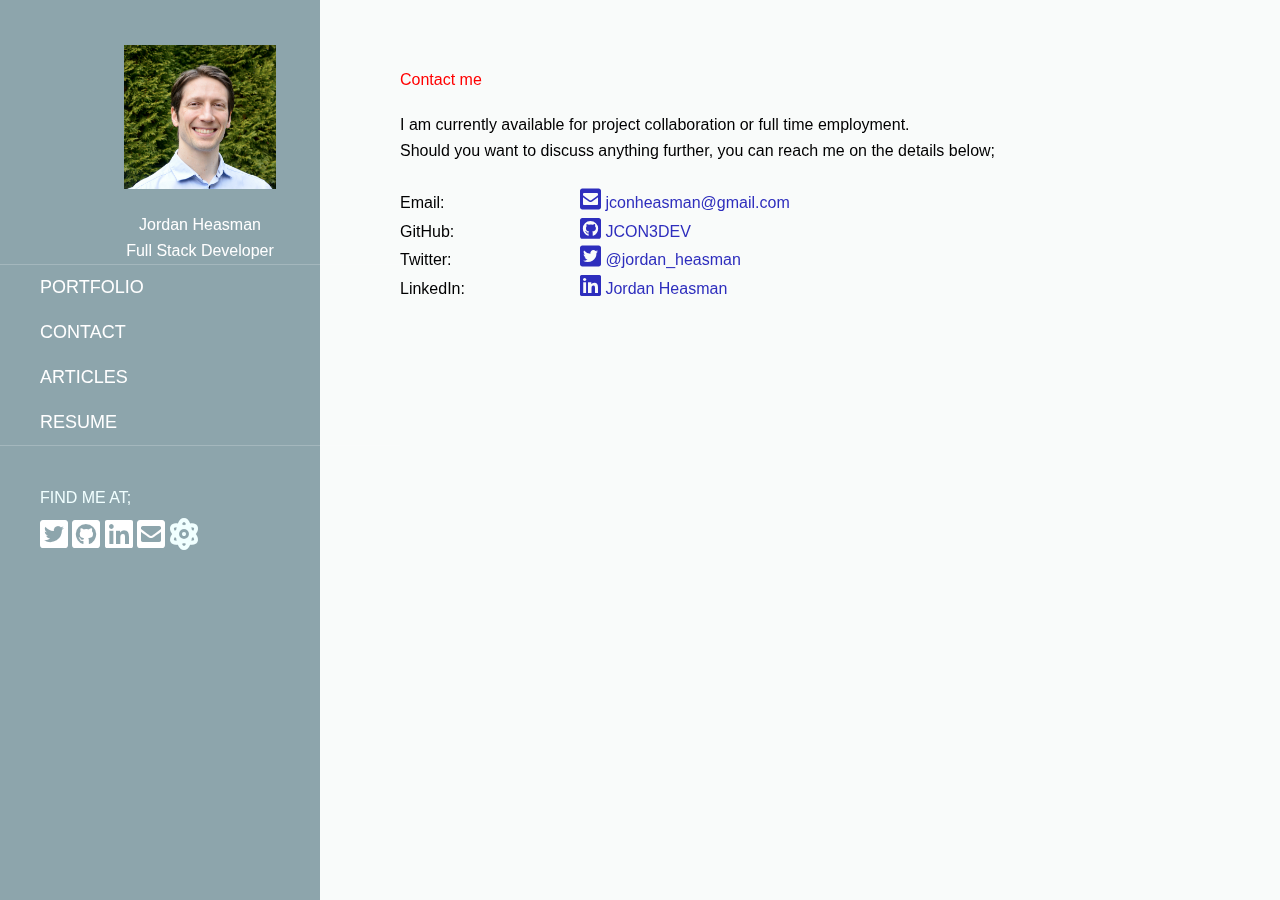
==== contact.html @ d0f558d9 "person class div added to contact and portfolio pages." ====
<!DOCTYPE html>
<html>
  <head>
      <!-- Required meta tags -->
      <meta charset="utf-8">
      <meta name="viewport" content="width=device-width, initial-scale=1, shrink-to-fit=no">
      <link rel="icon" type="image/x-icon" href="./resources/images/favicon.png">

      <!-- Below imports the font awesome icons -->
      <link href="https://cdnjs.cloudflare.com/ajax/libs/font-awesome/5.15.1/css/all.min.css" rel="stylesheet">
      
      <!-- reset CSS -->
      <link rel="stylesheet" href="./resources/reset.css" type="text/css">
      
      <!-- Bootstrap CSS -->
      <link rel="stylesheet" href="https://cdn.jsdelivr.net/npm/bootstrap@4.5.3/dist/css/bootstrap.min.css"
        integrity="sha384-TX8t27EcRE3e/ihU7zmQxVncDAy5uIKz4rEkgIXeMed4M0jlfIDPvg6uqKI2xXr2" crossorigin="anonymous">
      
      <!-- personal stylesheet -->
      <link rel="stylesheet" href="./resources/style.css">
      
      <title>JCON3DEV Contact</title>
  </head>

  <body class="parent-contact">
    <div class="continer-lg wrapper">
      <aside class="site-sidebar">
        <div class="site-sidebar-inner h-card">
          <div class="person">
            <a href="index.html" >
              <div class="person-avatar person-photo">
                <img class="avatar rounded-circle" src="resources/images/headshot.png" alt="Jordan Heasman">
              </div>
              <div class="person-content">
                <h1>Jordan Heasman</h1>
                <h2>Full Stack Developer</h2>
              </div>
            </a>
          </div>

          <nav class="block main-navigation">

            <div class="main-navigation-extended">
              <div class="nav-extend-bar">
                <div class="social-icons">
                  <span><a href="https://twitter.com/jordan_heasman?p=s"><i class="fab fa-twitter-square button-icon"
                        style="font-size:2rem;"></i></a></span>
                  <span><a href="https://github.com/jcon3dev"><i class="fab fa-github-square button-icon"></i></a></span>
                  <span><a href="https://www.linkedin.com/in/jordan-heasman-5b17911b2/"><i
                        class="fab fa-linkedin button-icon"></i></a></span>
                  <span><a href="mailto:jconheasman@gmail.com"><i class="fas fa-envelope-square button-icon"></i></a></span>
                  <span><i class="fas fa-atom button-icon"></i></span>
                </div>
                <a href="#" class="hamburger">
                  <span><i class="fas fa-bars"></i></span>
                </a>
              </div>

              <div class="dropdown-nav">
                <ul>
                  <li><a href="portfolio.html">Portfolio</a></li>
                  <li><a href="contact.html">Contact</a></li>
                  <li><a href="https://medium.com/@jconheasman" target="_blank">Articles</a></li>
                  <li><a href="https://resume.creddle.io/resume/dv7575bvyb8" target="_blank">Resume</a></li>
                </ul>
              </div>
            </div> <!-- End of main-navigation-extended -->
          </nav>
          <div class="block block-social">
            <div class="block-title">Find me at;</div>
            <span><a href="https://twitter.com/jordan_heasman?p=s"><i class="fab fa-twitter-square button-icon"
                  style="font-size:2rem;"></i></a></span>
            <span><a href="https://github.com/jcon3dev"><i class="fab fa-github-square button-icon"></i></a></span>
            <span><a href="https://www.linkedin.com/in/jordan-heasman-5b17911b2/"><i
                  class="fab fa-linkedin button-icon"></i></a></span>
            <span><a href="mailto:jconheasman@gmail.com"><i class="fas fa-envelope-square button-icon"></i></a></span>
            <span><i class="fas fa-atom button-icon"></i></span>            
          </div>
  
        </div>
  
      </aside>
      <div class="site-main">
        <div class="site-main-inner contact-site-main-inner">
          <div class="main-contact">
            
            <div class="main-contact-wrapper">
              <h1 class="page-title">Contact me</h1>
              <p class="">I am currently available for project collaboration or full time employment.
                <br/>
                Should you want to discuss anything further, you can reach me on the details below;
              </p>

            </div>

            <div class="contact-details">
              <ul>
                <li><p class="spacer">Email: </p><a href="mailto:jconheasman@gmail.com"><i class="fas fa-envelope-square button-icon"></i> jconheasman@gmail.com</a></li>
                <li><p class="spacer">GitHub: </p><a href="https://github.com/jcon3dev"><i class="fab fa-github-square button-icon"></i> JCON3DEV</a></li>
                <li><p class="spacer">Twitter: </p><a href="https://twitter.com/jordan_heasman?p=s"><i class="fab fa-twitter-square button-icon"></i> @jordan_heasman</a> </li>
                <li><p class="spacer">LinkedIn: </p><a href="https://www.linkedin.com/in/jordan-heasman-5b17911b2/"><i class="fab fa-linkedin button-icon"></i> Jordan Heasman</a></li>
              </ul>
            </div>
          </div> <!-- end of main-contact -->
        </div>
      </div>
    </div>
    <!-- jQuery and Bootstrap Bundle (includes Popper) -->
    <script src="https://code.jquery.com/jquery-3.5.1.slim.min.js"
      integrity="sha384-DfXdz2htPH0lsSSs5nCTpuj/zy4C+OGpamoFVy38MVBnE+IbbVYUew+OrCXaRkfj"
      crossorigin="anonymous"></script>
    <script src="https://cdn.jsdelivr.net/npm/bootstrap@4.5.3/dist/js/bootstrap.bundle.min.js"
      integrity="sha384-ho+j7jyWK8fNQe+A12Hb8AhRq26LrZ/JpcUGGOn+Y7RsweNrtN/tE3MoK7ZeZDyx"
      crossorigin="anonymous"></script>
  
  </body>
  
  </html>
---- resources/style.css ----
/*universal styles*/
body{
  /* need general colour */
  background-color: rgba(251, 251, 251, 0.897);
  font: 16px/1.6 Roboto,Helvetica,sans-serif;
  font-weight:300;
}

/* experimenting with colour */
a {
  text-decoration: none !important;
  color: #FFFFFF;
}

.wrapper::before {
  content: "";
  /* display: block; */
  width: 100%;
  height: 100%;
  /* experimenting here */
  background-color: #ADEFD1FF;
  /* below is orriginal choice */
  /* background-color: rgb(125, 228, 228); */
  position: absolute;
  top: 0%;
  left: 0%;
  /* opacity: 1;
  z-index: 0; */
  mix-blend-mode: color; /*difference; - another really cool effect*/
}
.wrapper > * {
  position: relative;
  z-index: 1;
  color: azure;
}
.wrapper {
  /* option to move background image fropm here to .site-sidebar */
  position: relative;
  background-image: url('https://images.unsplash.com/photo-1545469044-68715f789051?ixlib=rb-1.2.1&ixid=eyJhcHBfaWQiOjEyMDd9&auto=format&fit=crop&w=1950&q=80');
  background-size: cover;
  background-repeat: no-repeat;
  text-align: center;
  height: 100vh;
}

.home-heading{
  font-size: 3rem;
  font-weight: 600;
}

.home-subheading strong {
  font-weight: bold;
}

article {
  height: 100vh;
  /* background-image: url('https://images.unsplash.com/photo-1604644799578-2ff290e38029?ixid=MXwxMjA3fDB8MHxwaG90by1wYWdlfHx8fGVufDB8fHw%3D&ixlib=rb-1.2.1&auto=format&fit=crop&w=1950&q=80'); */
  background-color: rgb(216, 248, 248);
}

/*bootstrap styles */

/* Navbar styles */
.site-main::before{
  position: fixed;
  top:0;
  left:0;
  display: block;
  content:"";
  /* background-image: ; */
  background:url('resources/images/vancouverReflection.jpg') top center cover;
  width:25%;
}

.site-main {
  margin-left: 25%;
}

.site-main-inner{  
  /* padding: 40px 45px;
  text-align: left;
  margin: 0;
  background-color: crimson; */
  /* position: absolute;
  width: 100%; */
  /* playing */
  position: fixed;
  top: 0;
  bottom: 0;
  right: 0;
  z-index: 1;
  background-color: rgba(251, 251, 251, 0.897);
  /* opacity: 1; */
  width: 75%;
}
.landing-main-inner {
  position: fixed;
  top: 0;
  bottom: 0;
  right: 0;
  z-index: 1;
  /* beleive below not needed; */
  /* opacity: 0.5; */
  width: 75%;
}

.home-buttons {
  margin-top: 6rem;
}

.home-section .home-buttons .button-outline {
  display: inline-block;
  margin-top: 1.5rem;
  padding: .4rem .4rem;
  border: 1px solid white;
  font-size: 1.5rem;
  text-transform: uppercase;
}

.site-sidebar >* {
  /* option to place background image here instead of wrapper */
  position: fixed;
  top: 0;
  bottom: 0;
  left: 0;
  z-index: 10;
  width: 25%;
}

.site-sidebar::before {
  content: " ";
  position: fixed;
  top: 0;
  bottom: 0;
  left: 0;
  width:25%;
  opacity: 0.4;
  background-color: #00203FFF;
}

.site-sidebar-inner {
  padding: 45px 40px;
  height: 100%;
  z-index: 2;
  opacity: 1;
}

/* .site-sidebar-inner::before {
  opacity: 1;
  background-color: black;
} */

/* contact page specific stylings: */

.main-contact {
  text-align: left;
  width: 100%;
  padding: 4rem 5rem;
  color: black;
  /* same as .portfolio-section */
  /* background-color: #f4f4f4; */
}
li p{
  display: inline-block;
}
.spacer{
  width: 180px;
}
.contact-details {
  margin-top:1.5rem;
  width: 80%;
}
.contact-details a {
  /* colour can be changed */
  color: rgb(46, 46, 189);
}
li .button-icon {
  font-size: 1.5rem;
}

.home-section {
  margin-top: 7rem;
  padding: 4rem 5rem;
}
.avatar {
  max-width: 152px;
  padding-bottom: 1rem;
}

.main-navigation, .block-title {
  padding-top: 2rem;
  text-align: left;
  text-transform: uppercase;
  line-height: 2.5em;
}

.home-section-inner {
  text-align: left;
  text-shadow: 1px 1px 2px black;
}

.block-social {
  text-align: left;
}

/* poss name change for hamburger */
.button-icon, .hamburger i {
  font-size: 2rem;
}
.page-title{
  color: red;
  line-height: 2rem;
  margin-bottom: 1rem;
}

.tab {
  display: inline-block;
  margin-left: 120px;
}

/* portfolio page styles */

/* .portfolio-section {
  max-width: 1400px;
  height: 100%;
  padding: 4rem 5rem;
  line-height: 1.5;
  color: black; */
  /* Amend below. Temporary sizing; */
  /* font-size: 20px; */
  /* below blocks out the background image dont want to keep. */
  /* same as .main-contact section */
  /* background-color: #f4f4f4; */

  /* Troubleshootijng sml screeen responsiveness */
  /* overflow: scroll; */
/* } */

.portfolio-buttons a, .timeline a {
  /* temporary adjust later */
  color: rgb(131, 144, 144);
}

.timeline {
  margin-left: -80px;
  margin-top:1rem;
}

.timeline>ul, .timeline>ul>li {
  margin: 0;
  padding: 0;
  /* double check this; */
  list-style: none;
}

.timeline_element {
  position: relative;
  overflow: hidden;
}

.timeline_element-content {
  border-top: 1px solid black;
  padding: 2rem 0;
  margin-left: 180px;
  margin-right: 0.5rem;
  overflow: hidden;
}

.timeline_element-date {
  position: absolute;
  top: 0;
  left: 0;
  bottom: 0;
  /* should this be fixed or relative? eg 10rem */
  width: 160px;
  /* below was for positioning troubleshooting */
  /* background-color: cadetblue; */
  padding: 2rem 1rem;
  text-align: right;
  font-style: italic;
  line-height: 2rem;
  border-right: 1px solid rgb(5, 5, 5);
}

.portfolio-timeline .project-text {
    width: 50%;
    float: left;
}

.portfolio-timeline .project-image {
  padding-left: 2rem;
  width: 50%;
  float: left;
  text-align: center;
  max-width: 350px;
}

.portfolio-timeline .project-image img, .portfolio-timeline .project-image video {
  width: 100%;
  max-height: 500px;
}

.page-title h2, .technologies-title {
  margin-top:.5rem;
}

/* footer styles */

/* Extra small devices (portrait phones, less than 576px)*/
/* No media query for `xs` since this is the default in Bootstrap*/

/* Small devices (landscape phones, 576px and up)*/
@media (min-width: 576px) { ... }

/* Medium devices (tablets, 768px and up)*/
@media only screen and (min-width: 768px) { ... }
  
/* Large devices (desktops, 949px and below)*/
@media only screen and (max-width: 950px) { 
  .sml-screen-portfolio-section{
    padding: 1.5rem 1.5rem;
    margin: 0 auto;
  }

  .site-sidebar::before {
    position: absolute;
    top: 0;
    left: 0;
    bottom: 0;

  }
  .site-sidebar {
    display: block;
    top: auto;
    bottom: auto;
    left:auto;
    right:auto;
    position: relative;
    width: auto;
    opacity: 1;    
  }
  .site-sidebar-inner {
    padding: 0 40px;
    padding-top: 2rem; /*approx 30px*/
  }
  .site-main {
    margin:0;
  }
  .contact-site-main-inner{
    position: relative;
    padding: 2rem 1.5rem;
    margin: 0 auto;
    width: 100%;
  }

  .portfolio-site-main-inner {
    position: relative;
    width: 100%;
    background-color: rgba(251, 251, 251, 0.897);
  }

  .portfolio-timeline .project-text {
    width: auto;
    float: none;
  }

  /* THis one; */
  .main-navigation {
    text-align: right;
    display: block;
    /* border-top: 1px solid white; */
    /* border-bottom: 1px solid azure; */
    border: 1px solid rgba(255,255,255,.2);
    border-width: 1px 0;
    font-size: 14px;
    /* text-transform: uppercase; */
    line-height: 50px;
    margin: 1.5rem -1rem;
  } 

  .main-navigation .nav-extend-bar .social-icons {    
    float: left;
  }

  /* probable name change below */
  .hamburger {
    width: 50%;
  }
  .block-social {
    display: none;
  }
  .main-contact {
    padding: 0;
  }
  .person, .contact-details{
    width: 100%;
    display: none;
  }
  .spacer{
    width: 120px;
  }
  .main-navigation .nav-extend-bar a {
    display: inline-block;
  }
}

/* Extra large devices (large desktops, 950px and up)*/
@media only screen and (min-width: 950px) {
  .nav-extend-bar {
    display: none;
  }
  .main-navigation, .nav-extend-bar {
    font-size: 18px;
    border: 1px solid rgba(255,255,255,.2);
    border-width: 1px 0;
    padding: 0 40px;
    /* display: none; */
    border-width: 1px 0;
    margin: 0 -40px;
  }
  /* below is unnecissary as it will not display above 950px screen */
  /* .social-icons, .hamburger{
    width: 50%;
    float: left;
  }
  .hamburger{
    align-items: ;
  } */

  .portfolio-section {
  max-width: 1400px;
  height: 100%;
  padding: 3.5rem 4rem;
  line-height: 1.5;
  color: black;
  /* Amend below. Temporary sizing; */
  font-size: 20px;
  /* below blocks out the background image dont want to keep. */
  /* same as .main-contact section */
  /* background-color: #f4f4f4; */

  /* Troubleshootijng sml screeen responsiveness */
  /* overflow: scroll; */
}
}
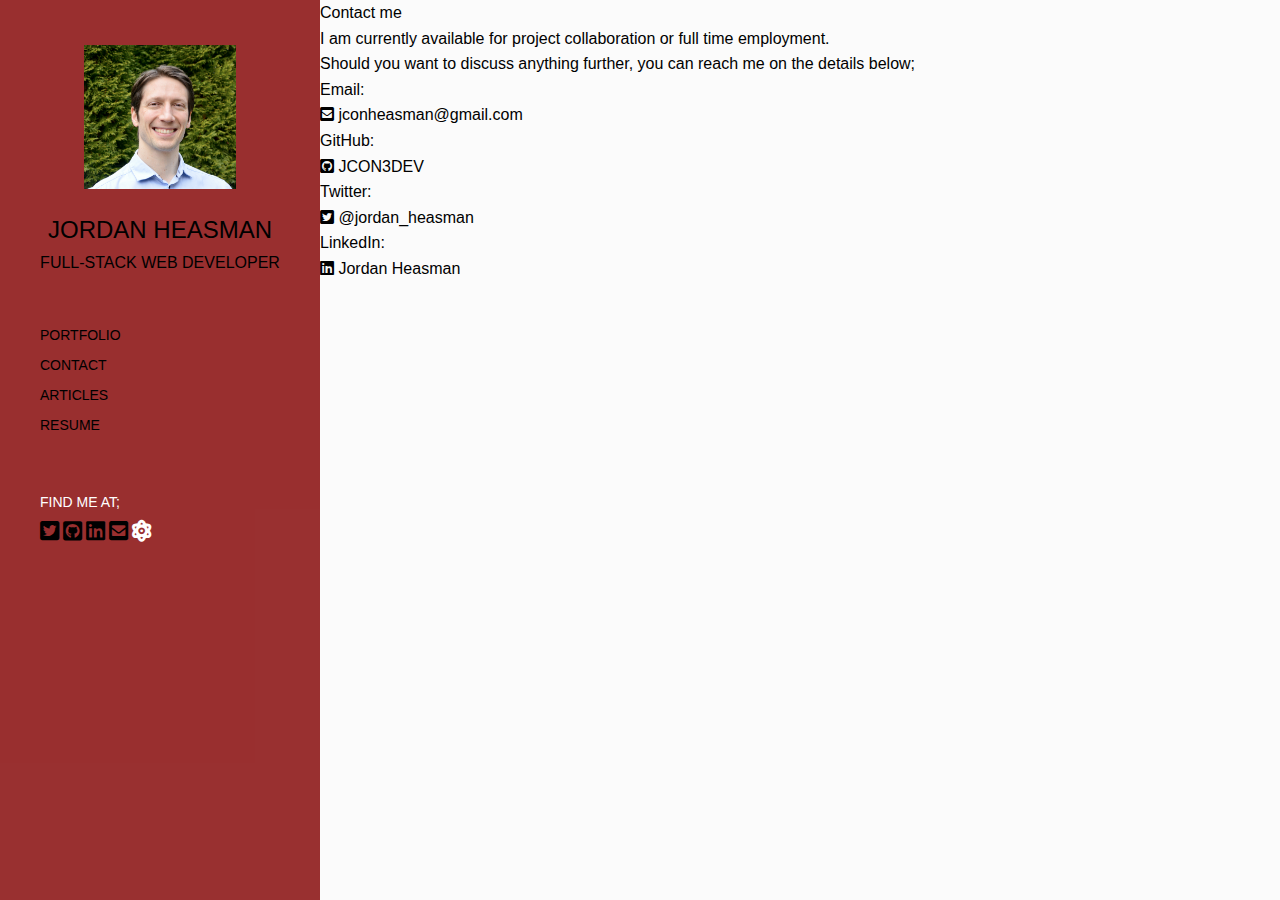
==== commit 000c457c: "updated stylings. corrected favicon sizes" ====
--- a/contact.html
+++ b/contact.html
@@ -25,15 +25,15 @@
   <body class="parent-contact">
     <div class="continer-lg wrapper">
       <aside class="site-sidebar">
-        <div class="site-sidebar-inner h-card">
+        <div class="site-sidebar-inner">
           <div class="person">
             <a href="index.html" >
               <div class="person-avatar person-photo">
                 <img class="avatar rounded-circle" src="resources/images/headshot.png" alt="Jordan Heasman">
               </div>
               <div class="person-content">
-                <h1>Jordan Heasman</h1>
-                <h2>Full Stack Developer</h2>
+                <h1 class="person-title">Jordan Heasman</h1>
+                <h2 class="person-subtitle">Full-Stack Web Developer</h2>
               </div>
             </a>
           </div>
@@ -43,8 +43,7 @@
             <div class="main-navigation-extended">
               <div class="nav-extend-bar">
                 <div class="social-icons">
-                  <span><a href="https://twitter.com/jordan_heasman?p=s"><i class="fab fa-twitter-square button-icon"
-                        style="font-size:2rem;"></i></a></span>
+                  <span><a href="https://twitter.com/jordan_heasman?p=s"><i class="fab fa-twitter-square button-icon"></i></a></span>
                   <span><a href="https://github.com/jcon3dev"><i class="fab fa-github-square button-icon"></i></a></span>
                   <span><a href="https://www.linkedin.com/in/jordan-heasman-5b17911b2/"><i
                         class="fab fa-linkedin button-icon"></i></a></span>
@@ -68,8 +67,7 @@
           </nav>
           <div class="block block-social">
             <div class="block-title">Find me at;</div>
-            <span><a href="https://twitter.com/jordan_heasman?p=s"><i class="fab fa-twitter-square button-icon"
-                  style="font-size:2rem;"></i></a></span>
+            <span><a href="https://twitter.com/jordan_heasman?p=s"><i class="fab fa-twitter-square button-icon"></i></a></span>
             <span><a href="https://github.com/jcon3dev"><i class="fab fa-github-square button-icon"></i></a></span>
             <span><a href="https://www.linkedin.com/in/jordan-heasman-5b17911b2/"><i
                   class="fab fa-linkedin button-icon"></i></a></span>
@@ -112,6 +110,7 @@
     <script src="https://cdn.jsdelivr.net/npm/bootstrap@4.5.3/dist/js/bootstrap.bundle.min.js"
       integrity="sha384-ho+j7jyWK8fNQe+A12Hb8AhRq26LrZ/JpcUGGOn+Y7RsweNrtN/tE3MoK7ZeZDyx"
       crossorigin="anonymous"></script>
+    <script src="./resources/main.js"></script>
   
   </body>
   
--- a/resources/style.css
+++ b/resources/style.css
@@ -1,4 +1,4 @@
-/*universal styles*/
+/* Universal styles */
 body{
   /* need general colour */
   background-color: rgba(251, 251, 251, 0.897);
@@ -6,366 +6,174 @@
   font-weight:300;
 }
 
-/* experimenting with colour */
 a {
   text-decoration: none !important;
-  color: #FFFFFF;
-}
-
-.wrapper::before {
-  content: "";
-  /* display: block; */
-  width: 100%;
+  /* experimenting with colour */
+  /* color: #FFFFFF; */
+  color: black;
+}
+
+.site-sidebar {
+  top: 0;
+  bottom: 0;
+  left: 0;
+  position: fixed;
+  z-index: 2;
+  width: 25%;
+  font-size: 14px;
+  color: #fff;
+  text-align: left;
+  background-color: rgba(145,13,13,.8);
+}
+
+.site-sidebar .person {
+  text-align: center;
+}
+
+.site-sidebar .site-sidebar-inner {
+  /* padding: 45px 40px; */
+  position: relative;
   height: 100%;
-  /* experimenting here */
-  background-color: #ADEFD1FF;
-  /* below is orriginal choice */
-  /* background-color: rgb(125, 228, 228); */
-  position: absolute;
-  top: 0%;
-  left: 0%;
-  /* opacity: 1;
-  z-index: 0; */
-  mix-blend-mode: color; /*difference; - another really cool effect*/
-}
-.wrapper > * {
-  position: relative;
-  z-index: 1;
-  color: azure;
-}
-.wrapper {
-  /* option to move background image fropm here to .site-sidebar */
-  position: relative;
-  background-image: url('https://images.unsplash.com/photo-1545469044-68715f789051?ixlib=rb-1.2.1&ixid=eyJhcHBfaWQiOjEyMDd9&auto=format&fit=crop&w=1950&q=80');
-  background-size: cover;
-  background-repeat: no-repeat;
-  text-align: center;
-  height: 100vh;
-}
-
-.home-heading{
-  font-size: 3rem;
-  font-weight: 600;
-}
-
-.home-subheading strong {
-  font-weight: bold;
-}
-
-article {
-  height: 100vh;
-  /* background-image: url('https://images.unsplash.com/photo-1604644799578-2ff290e38029?ixid=MXwxMjA3fDB8MHxwaG90by1wYWdlfHx8fGVufDB8fHw%3D&ixlib=rb-1.2.1&auto=format&fit=crop&w=1950&q=80'); */
-  background-color: rgb(216, 248, 248);
-}
-
-/*bootstrap styles */
-
-/* Navbar styles */
-.site-main::before{
-  position: fixed;
-  top:0;
-  left:0;
-  display: block;
-  content:"";
-  /* background-image: ; */
-  background:url('resources/images/vancouverReflection.jpg') top center cover;
-  width:25%;
+  overflow-y: auto;
+  /* -webkit-overflow-scrolling: touch;
+  -ms-overflow-style: -ms-autohiding-scrollbar; */
 }
 
 .site-main {
   margin-left: 25%;
 }
-
-.site-main-inner{  
-  /* padding: 40px 45px;
-  text-align: left;
-  margin: 0;
-  background-color: crimson; */
-  /* position: absolute;
-  width: 100%; */
-  /* playing */
-  position: fixed;
-  top: 0;
-  bottom: 0;
-  right: 0;
-  z-index: 1;
-  background-color: rgba(251, 251, 251, 0.897);
-  /* opacity: 1; */
-  width: 75%;
-}
-.landing-main-inner {
-  position: fixed;
-  top: 0;
-  bottom: 0;
-  right: 0;
-  z-index: 1;
-  /* beleive below not needed; */
-  /* opacity: 0.5; */
-  width: 75%;
-}
-
-.home-buttons {
-  margin-top: 6rem;
-}
-
-.home-section .home-buttons .button-outline {
-  display: inline-block;
-  margin-top: 1.5rem;
-  padding: .4rem .4rem;
-  border: 1px solid white;
-  font-size: 1.5rem;
-  text-transform: uppercase;
-}
-
-.site-sidebar >* {
-  /* option to place background image here instead of wrapper */
+.site-main::before {
+    position: fixed;
+    top: 0;
+    bottom: 0;
+    left: 0;
+    right: auto;
+    content: " ";
+    display: block;
+    width: 25%;
+    background: url('https://images.unsplash.com/photo-1604644799578-2ff290e38029?ixid=MXwxMjA3fDB8MHxwaG90by1wYWdlfHx8fGVufDB8fHw%3D&ixlib=rb-1.2.1&auto=format&fit=crop&w=1950&q=80') top center no-repeat #bababa;
+    background-size: cover;
+}
+
+.home-section {
   position: fixed;
   top: 0;
   bottom: 0;
   left: 0;
-  z-index: 10;
-  width: 25%;
-}
-
-.site-sidebar::before {
-  content: " ";
-  position: fixed;
-  top: 0;
-  bottom: 0;
-  left: 0;
-  width:25%;
-  opacity: 0.4;
-  background-color: #00203FFF;
-}
-
-.site-sidebar-inner {
-  padding: 45px 40px;
-  height: 100%;
-  z-index: 2;
-  opacity: 1;
-}
-
-/* .site-sidebar-inner::before {
-  opacity: 1;
-  background-color: black;
-} */
-
-/* contact page specific stylings: */
-
-.main-contact {
-  text-align: left;
-  width: 100%;
-  padding: 4rem 5rem;
-  color: black;
-  /* same as .portfolio-section */
-  /* background-color: #f4f4f4; */
-}
-li p{
-  display: inline-block;
-}
-.spacer{
-  width: 180px;
-}
-.contact-details {
-  margin-top:1.5rem;
-  width: 80%;
-}
-.contact-details a {
-  /* colour can be changed */
-  color: rgb(46, 46, 189);
-}
-li .button-icon {
-  font-size: 1.5rem;
-}
-
-.home-section {
-  margin-top: 7rem;
-  padding: 4rem 5rem;
-}
+  right: 0;
+  z-index: 1;
+  background: url('https://images.unsplash.com/photo-1545469044-68715f789051?ixlib=rb-1.2.1&ixid=eyJhcHBfaWQiOjEyMDd9&auto=format&fit=crop&w=1950&q=80') top center no-repeat #bababa;
+  background-size: cover;
+  color: #fff;
+  padding-left: 110px;
+  padding-top: 130px;
+  text-shadow: 1px 1px 2px rgba(0,0,0,.6);
+  font-size: 12px;
+}
+
+.home-section .home-section-inner {
+  max-width: 840px;
+  margin-left: 25%;
+}
+
 .avatar {
   max-width: 152px;
   padding-bottom: 1rem;
 }
 
-.main-navigation, .block-title {
-  padding-top: 2rem;
+.portfolio-timeline .project-image img, .portfolio-timeline .project-image video {
+  width: 100%;
+  max-height: 500px;
+}
+
+.main-navigation, .block-title {  
   text-align: left;
   text-transform: uppercase;
   line-height: 2.5em;
 }
-
-.home-section-inner {
-  text-align: left;
-  text-shadow: 1px 1px 2px black;
-}
-
-.block-social {
-  text-align: left;
-}
-
-/* poss name change for hamburger */
-.button-icon, .hamburger i {
-  font-size: 2rem;
-}
-.page-title{
-  color: red;
-  line-height: 2rem;
-  margin-bottom: 1rem;
-}
-
-.tab {
-  display: inline-block;
-  margin-left: 120px;
-}
-
-/* portfolio page styles */
-
-/* .portfolio-section {
-  max-width: 1400px;
-  height: 100%;
-  padding: 4rem 5rem;
-  line-height: 1.5;
-  color: black; */
-  /* Amend below. Temporary sizing; */
-  /* font-size: 20px; */
-  /* below blocks out the background image dont want to keep. */
-  /* same as .main-contact section */
-  /* background-color: #f4f4f4; */
-
-  /* Troubleshootijng sml screeen responsiveness */
-  /* overflow: scroll; */
-/* } */
-
-.portfolio-buttons a, .timeline a {
-  /* temporary adjust later */
-  color: rgb(131, 144, 144);
-}
-
-.timeline {
-  margin-left: -80px;
-  margin-top:1rem;
-}
-
-.timeline>ul, .timeline>ul>li {
-  margin: 0;
-  padding: 0;
-  /* double check this; */
-  list-style: none;
-}
-
-.timeline_element {
+.main-navigation {
+  /* =========== confirm this horz margin========================= */
+  margin: 45px 0px;
+  line-height: 30px;
   position: relative;
-  overflow: hidden;
-}
-
-.timeline_element-content {
-  border-top: 1px solid black;
-  padding: 2rem 0;
-  margin-left: 180px;
-  margin-right: 0.5rem;
-  overflow: hidden;
-}
-
-.timeline_element-date {
-  position: absolute;
-  top: 0;
-  left: 0;
-  bottom: 0;
-  /* should this be fixed or relative? eg 10rem */
-  width: 160px;
-  /* below was for positioning troubleshooting */
-  /* background-color: cadetblue; */
-  padding: 2rem 1rem;
-  text-align: right;
-  font-style: italic;
-  line-height: 2rem;
-  border-right: 1px solid rgb(5, 5, 5);
-}
-
-.portfolio-timeline .project-text {
-    width: 50%;
-    float: left;
-}
-
-.portfolio-timeline .project-image {
-  padding-left: 2rem;
-  width: 50%;
-  float: left;
-  text-align: center;
-  max-width: 350px;
-}
-
-.portfolio-timeline .project-image img, .portfolio-timeline .project-image video {
-  width: 100%;
-  max-height: 500px;
-}
-
-.page-title h2, .technologies-title {
-  margin-top:.5rem;
-}
-
-/* footer styles */
-
-/* Extra small devices (portrait phones, less than 576px)*/
-/* No media query for `xs` since this is the default in Bootstrap*/
-
-/* Small devices (landscape phones, 576px and up)*/
-@media (min-width: 576px) { ... }
-
-/* Medium devices (tablets, 768px and up)*/
-@media only screen and (min-width: 768px) { ... }
-  
+  font-size: 14px;
+}
+.person .person-content .person-title {
+  font-size: 1.5rem;
+  font-weight: 500;
+  text-transform: uppercase;
+}
+.person .person-content .person-subtitle {
+  font-size: 1rem;
+  font-weight: 300;
+  text-transform: uppercase;
+}
+
+.site-sidebar .block-social i {
+  font-size: 22px;
+}
+/* == End of universal == */
+
 /* Large devices (desktops, 949px and below)*/
-@media only screen and (max-width: 950px) { 
-  .sml-screen-portfolio-section{
-    padding: 1.5rem 1.5rem;
-    margin: 0 auto;
-  }
-
-  .site-sidebar::before {
-    position: absolute;
+@media only screen and (max-width: 949px){
+  .parent-home .site-main::before {
+    position: fixed;
     top: 0;
+    bottom: 0;
     left: 0;
-    bottom: 0;
-
+    right: 0;
+    display: block;
+    width: auto;
+    background-position: right top;
+  }
+  .parent-portfolio .site-main::before,
+  .parent-contact .site-main::before {
+    display: none;
+  }
+
+  .site-main {
+    margin-left: 0;
+  }
+
+  .site-main::before {
+    content: "";
+    display: block;
+    background-image: url('https://images.unsplash.com/photo-1604644799578-2ff290e38029?ixid=MXwxMjA3fDB8MHxwaG90by1wYWdlfHx8fGVufDB8fHw%3D&ixlib=rb-1.2.1&auto=format&fit=crop&w=1950&q=80') top center no-repeat;
+    background-size: cover;
+    color: black;
   }
   .site-sidebar {
-    display: block;
     top: auto;
     bottom: auto;
-    left:auto;
-    right:auto;
+    left: auto;
+    right: auto;
     position: relative;
     width: auto;
-    opacity: 1;    
-  }
-  .site-sidebar-inner {
-    padding: 0 40px;
-    padding-top: 2rem; /*approx 30px*/
-  }
-  .site-main {
-    margin:0;
-  }
-  .contact-site-main-inner{
+    /* below keeps the bar flush to the top of screen when in mobile*/
+    /* padding-top: 40px; */
+    padding-bottom: 0;
+  }
+
+  /* below hides the person info on small screens across all pages */
+  .parent-contact .site-sidebar .person,
+  .parent-portfolio .site-sidebar .person,
+  .parent-home .site-sidebar .person {
+    display: none;
+  }
+
+  .home-section {
     position: relative;
-    padding: 2rem 1.5rem;
-    margin: 0 auto;
-    width: 100%;
-  }
-
-  .portfolio-site-main-inner {
-    position: relative;
-    width: 100%;
-    background-color: rgba(251, 251, 251, 0.897);
-  }
-
-  .portfolio-timeline .project-text {
-    width: auto;
-    float: none;
-  }
-
-  /* THis one; */
+    /* below hidess the desktop image on mobile devices */
+    background: 0 0;
+    font-size: 10px;
+    padding: 4rem 2rem;
+  }
+  .home-section .home-section-inner{
+    margin: 0;
+  }
+
   .main-navigation {
+    padding-top: 1rem;
     text-align: right;
     display: block;
     /* border-top: 1px solid white; */
@@ -373,9 +181,11 @@
     border: 1px solid rgba(255,255,255,.2);
     border-width: 1px 0;
     font-size: 14px;
-    /* text-transform: uppercase; */
+    text-transform: uppercase;
     line-height: 50px;
-    margin: 1.5rem -1rem;
+
+    /* THIS MARGIN CAUSES WHITESPACE if .site-sidebar-inner padding top is removed. */
+    margin: 0 1rem;
   } 
 
   .main-navigation .nav-extend-bar .social-icons {    
@@ -389,57 +199,23 @@
   .block-social {
     display: none;
   }
-  .main-contact {
-    padding: 0;
-  }
-  .person, .contact-details{
-    width: 100%;
-    display: none;
-  }
-  .spacer{
-    width: 120px;
-  }
-  .main-navigation .nav-extend-bar a {
-    display: inline-block;
-  }
+
 }
 
 /* Extra large devices (large desktops, 950px and up)*/
-@media only screen and (min-width: 950px) {
-  .nav-extend-bar {
-    display: none;
-  }
-  .main-navigation, .nav-extend-bar {
-    font-size: 18px;
-    border: 1px solid rgba(255,255,255,.2);
-    border-width: 1px 0;
-    padding: 0 40px;
-    /* display: none; */
-    border-width: 1px 0;
-    margin: 0 -40px;
-  }
-  /* below is unnecissary as it will not display above 950px screen */
-  /* .social-icons, .hamburger{
-    width: 50%;
-    float: left;
-  }
-  .hamburger{
-    align-items: ;
-  } */
-
-  .portfolio-section {
-  max-width: 1400px;
-  height: 100%;
-  padding: 3.5rem 4rem;
-  line-height: 1.5;
-  color: black;
-  /* Amend below. Temporary sizing; */
-  font-size: 20px;
-  /* below blocks out the background image dont want to keep. */
-  /* same as .main-contact section */
-  /* background-color: #f4f4f4; */
-
-  /* Troubleshootijng sml screeen responsiveness */
-  /* overflow: scroll; */
-}
+@media only screen and (min-width: 950px){
+  .home-section {
+    background: url('https://images.unsplash.com/photo-1545469044-68715f789051?ixlib=rb-1.2.1&ixid=eyJhcHBfaWQiOjEyMDd9&auto=format&fit=crop&w=1950&q=80' ) top center no-repeat #bababa;
+  }
+  .site-sidebar .site-sidebar-inner {
+  padding: 45px 40px;
+  }
+
+
+  /* below hides the navigation extendabl;;e bar on larger screens */
+  .parent-contact .nav-extend-bar,
+  .parent-portfolio .nav-extend-bar,
+  .parent-home .nav-extend-bar {
+    display: none;
+  }
 }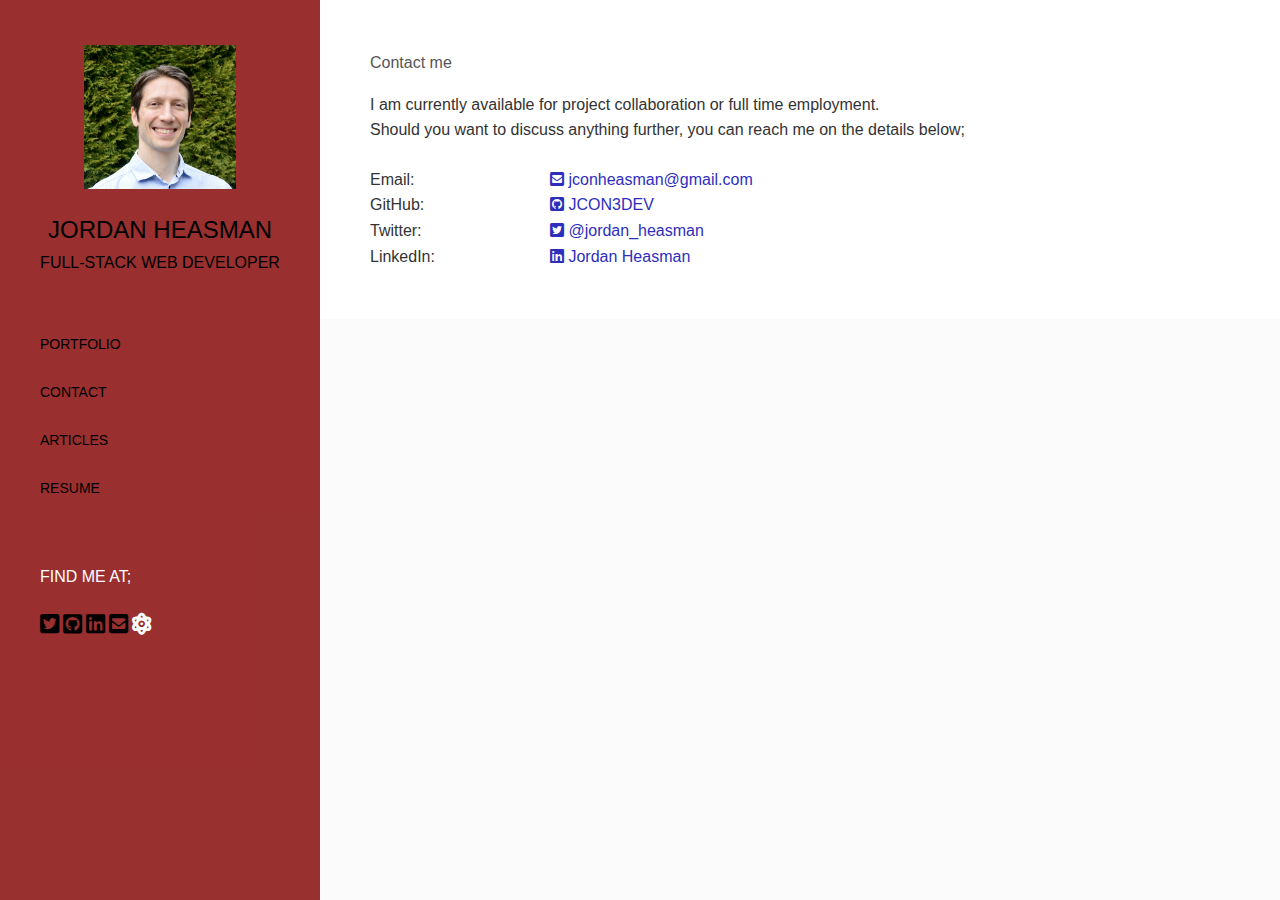
==== commit 7ebe4ef0: "unnecessary div removed on all pages. CSS for transition enables. Still requires event handler." ====
--- a/contact.html
+++ b/contact.html
@@ -40,7 +40,7 @@
 
           <nav class="block main-navigation">
 
-            <div class="main-navigation-extended">
+            <!-- <div class="main-navigation-extended"> -->
               <div class="nav-extend-bar">
                 <div class="social-icons">
                   <span><a href="https://twitter.com/jordan_heasman?p=s"><i class="fab fa-twitter-square button-icon"></i></a></span>
@@ -63,7 +63,7 @@
                   <li><a href="https://resume.creddle.io/resume/dv7575bvyb8" target="_blank">Resume</a></li>
                 </ul>
               </div>
-            </div> <!-- End of main-navigation-extended -->
+            <!-- </div> End of main-navigation-extended -->
           </nav>
           <div class="block block-social">
             <div class="block-title">Find me at;</div>
--- a/resources/style.css
+++ b/resources/style.css
@@ -90,13 +90,16 @@
   text-align: left;
   text-transform: uppercase;
   line-height: 2.5em;
+
+  margin-bottom: 1rem;
+  font-size: 1rem;
 }
 .main-navigation {
   /* =========== confirm this horz margin========================= */
   margin: 45px 0px;
-  line-height: 30px;
+  font-size: 14px;
+  line-height: 3rem;
   position: relative;
-  font-size: 14px;
 }
 .person .person-content .person-title {
   font-size: 1.5rem;
@@ -109,12 +112,44 @@
   text-transform: uppercase;
 }
 
+.site-sidebar .nav-extend-bar i,
 .site-sidebar .block-social i {
   font-size: 22px;
 }
+
+/* contact page styles */
+.main-contact {
+  /* max-width: 850px; */
+  padding: 50px;
+  background-color: #fff;
+  color: #333;
+}
+.main-contact-wrapper .page-title {
+  margin-bottom: 1rem;
+  color: #555;
+}
+/* .contact-details {
+  margin-top:1.5rem;
+  width: 80%;
+} */
+li p{
+  display: inline-block;
+}
+.spacer{
+  width: 180px;
+}
+.contact-details {
+  margin-top:1.5rem;
+  width: 80%;
+}
+.contact-details a {
+  /* =======colour should be changed to match site sidebar ==================*/
+  color: rgb(46, 46, 189);
+}
+
 /* == End of universal == */
 
-/* Large devices (desktops, 949px and below)*/
+/* Mobile and Tablet devices (desktops, 949px and below)*/
 @media only screen and (max-width: 949px){
   .parent-home .site-main::before {
     position: fixed;
@@ -182,7 +217,7 @@
     border-width: 1px 0;
     font-size: 14px;
     text-transform: uppercase;
-    line-height: 50px;
+    line-height: 3.5rem;
 
     /* THIS MARGIN CAUSES WHITESPACE if .site-sidebar-inner padding top is removed. */
     margin: 0 1rem;
@@ -199,7 +234,30 @@
   .block-social {
     display: none;
   }
-
+  /* below controls the trasitions animation; */
+  .main-navigation.extended .dropdown-nav {
+    /* CHANGE HEIGHT IF EXTRA PAGES ADDED TO NAVIGATION */
+    height: 240px;
+  }
+  .main-navigation .dropdown-nav {
+    height: 0;
+    -webkit-transition: height .5s;
+    transition: height .5s;
+  }
+  /* contact page specific styles */
+  .spacer {
+    width: 6rem;
+  }
+  .main-contact{
+    padding: 2rem 1.5rem;
+  }
+  /* None home page stylings for small screen */
+  .parent-contact .site-sidebar .person,
+  .parent-portfolio .site-sidebar .person {
+    display: block;
+    padding-top: 32px;
+    padding-bottom: 14px;
+  }
 }
 
 /* Extra large devices (large desktops, 950px and up)*/
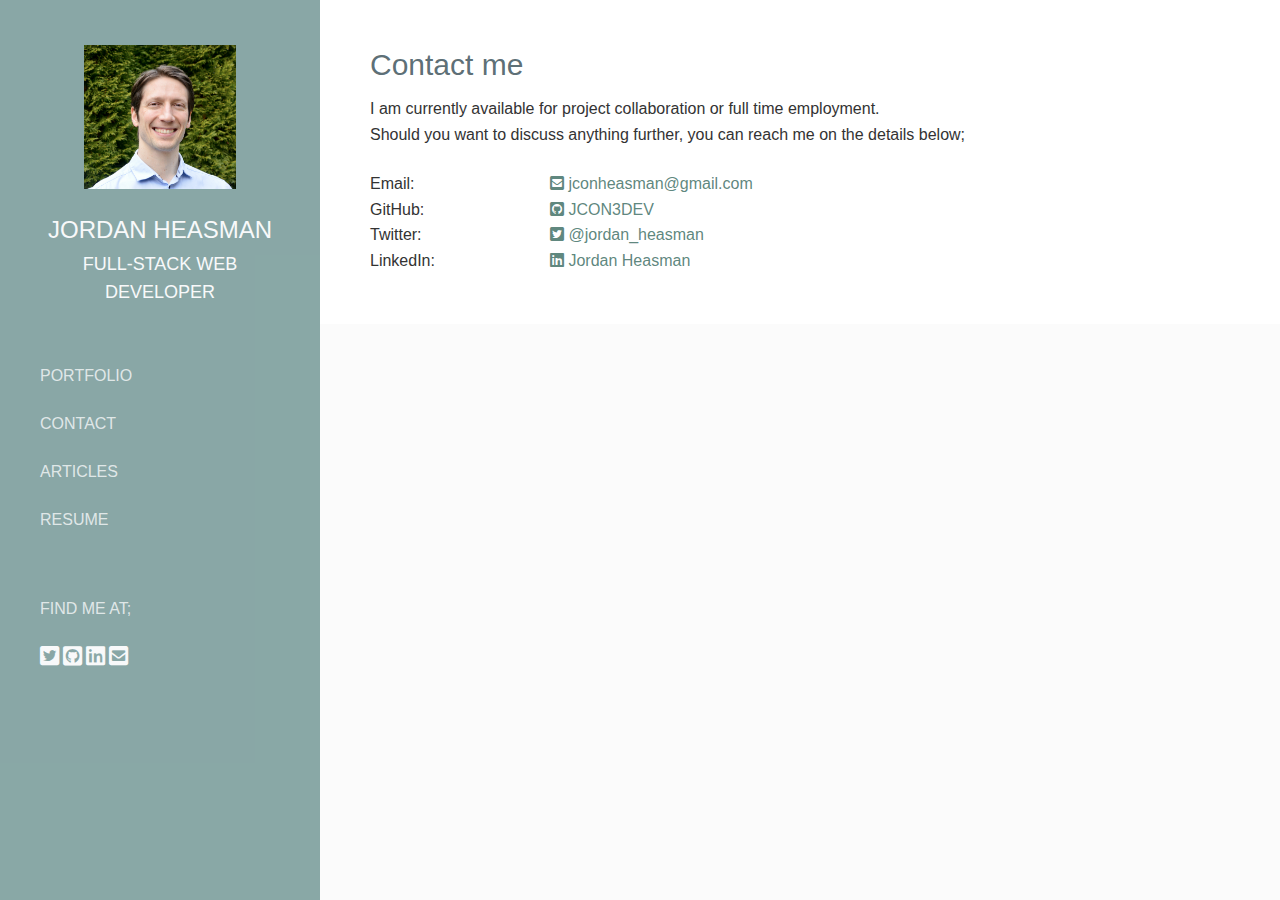
==== commit 23ea5796: "removed unnecissary favicon and button. corrected scrolling on site sidebar." ====
--- a/contact.html
+++ b/contact.html
@@ -38,7 +38,7 @@
             </a>
           </div>
 
-          <nav class="block main-navigation">
+          <nav id="toggle" class="block main-navigation">
 
             <!-- <div class="main-navigation-extended"> -->
               <div class="nav-extend-bar">
@@ -48,7 +48,7 @@
                   <span><a href="https://www.linkedin.com/in/jordan-heasman-5b17911b2/"><i
                         class="fab fa-linkedin button-icon"></i></a></span>
                   <span><a href="mailto:jconheasman@gmail.com"><i class="fas fa-envelope-square button-icon"></i></a></span>
-                  <span><i class="fas fa-atom button-icon"></i></span>
+                  
                 </div>
                 <a href="#" class="hamburger">
                   <span><i class="fas fa-bars"></i></span>
@@ -72,7 +72,7 @@
             <span><a href="https://www.linkedin.com/in/jordan-heasman-5b17911b2/"><i
                   class="fab fa-linkedin button-icon"></i></a></span>
             <span><a href="mailto:jconheasman@gmail.com"><i class="fas fa-envelope-square button-icon"></i></a></span>
-            <span><i class="fas fa-atom button-icon"></i></span>            
+                        
           </div>
   
         </div>
--- a/resources/style.css
+++ b/resources/style.css
@@ -5,12 +5,23 @@
   font: 16px/1.6 Roboto,Helvetica,sans-serif;
   font-weight:300;
 }
-
+/* color pallette used;
+Mist; rgb(125, 163, 161, 0.8)
+Reflection; rgb(52, 103, 92, 0.8)
+Blue Pine: rgb(50, 72, 81, 0.8);
+*/
 a {
   text-decoration: none !important;
   /* experimenting with colour */
-  /* color: #FFFFFF; */
-  color: black;
+  color: #FFFFFF;
+  color: #f8f9fa;
+  /* color: black; */
+  /* below is blue pine goes with Mist */
+  /* color: rgb(50, 72, 81, 0.8); */
+}
+.waterfall{
+  /* below is Blue Pine */
+  color:rgb(50, 72, 81, 0.8);
 }
 
 .site-sidebar {
@@ -21,38 +32,54 @@
   z-index: 2;
   width: 25%;
   font-size: 14px;
-  color: #fff;
+  /* below is blue pine goes with Mist */
+  /* color: rgb(50, 72, 81, 0.8); */
+  /* The colour is #f8f9fa muted to make my name stand out */
+  color: rgb(248, 249, 250, 0.8);
   text-align: left;
-  background-color: rgba(145,13,13,.8);
+  /* below is main colour schema link to; .tech-tags a*/
+  /* background-color: rgba(145,13,13,.8); */
+  /* below is waterfall */
+  background-color: rgba(104, 130, 158, 0.8);
+  /* below is  Thunder cloud */
+  /* background-color: rgb(80, 81, 96, 0.8); */
+  /* below is Wave */
+  /* background-color: rgb(102, 165, 173, 0.8); */
+  /* below is Forest green*/
+  background-color: rgb(46, 70, 0, 0.8);
+  /* below is canary yellow  Like*/
+  background-color: rgb(230, 215, 42, 0.8);
+  /* below is Mist */
+  background-color: rgb(125, 163, 161, 0.8);
 }
 
 .site-sidebar .person {
   text-align: center;
+  color: inherit;
 }
 
 .site-sidebar .site-sidebar-inner {
   /* padding: 45px 40px; */
   position: relative;
   height: 100%;
-  overflow-y: auto;
-  /* -webkit-overflow-scrolling: touch;
-  -ms-overflow-style: -ms-autohiding-scrollbar; */
+  overflow-y: hidden;
 }
 
 .site-main {
   margin-left: 25%;
 }
 .site-main::before {
-    position: fixed;
-    top: 0;
-    bottom: 0;
-    left: 0;
-    right: auto;
-    content: " ";
-    display: block;
-    width: 25%;
-    background: url('https://images.unsplash.com/photo-1604644799578-2ff290e38029?ixid=MXwxMjA3fDB8MHxwaG90by1wYWdlfHx8fGVufDB8fHw%3D&ixlib=rb-1.2.1&auto=format&fit=crop&w=1950&q=80') top center no-repeat #bababa;
-    background-size: cover;
+  position: fixed;
+  top: 0;
+  bottom: 0;
+  left: 0;
+  right: auto;
+  content: " ";
+  display: block;
+  width: 25%;
+  /* below is the artiscic black and white image */
+  background: url('https://images.unsplash.com/photo-1604644799578-2ff290e38029?ixid=MXwxMjA3fDB8MHxwaG90by1wYWdlfHx8fGVufDB8fHw%3D&ixlib=rb-1.2.1&auto=format&fit=crop&w=1950&q=80') top center no-repeat #bababa;
+  background-size: cover;
 }
 
 .home-section {
@@ -62,7 +89,9 @@
   left: 0;
   right: 0;
   z-index: 1;
-  background: url('https://images.unsplash.com/photo-1545469044-68715f789051?ixlib=rb-1.2.1&ixid=eyJhcHBfaWQiOjEyMDd9&auto=format&fit=crop&w=1950&q=80') top center no-repeat #bababa;
+  background-image: url("./images/NorwayDocWalk.jpeg");
+  /* below is reflection of vancouver image */
+  /* background: url('https://images.unsplash.com/photo-1545469044-68715f789051?ixlib=rb-1.2.1&ixid=eyJhcHBfaWQiOjEyMDd9&auto=format&fit=crop&w=1950&q=80') top center no-repeat #bababa; */
   background-size: cover;
   color: #fff;
   padding-left: 110px;
@@ -76,6 +105,23 @@
   margin-left: 25%;
 }
 
+.home-section .home-buttons .button-outline {
+  display: inline-block;
+  margin-top: 1.5rem;
+  padding: .4rem .4rem;
+  border: 1px solid white;
+  box-shadow: 1px 1px 2px rgba(0,0,0,.47);
+  font-size: 1.5rem;
+  font-weight: 300;
+  text-decoration: none;
+  text-transform: uppercase;
+}
+
+.home-heading{
+  font-size: 3rem;
+  font-weight: 600;
+}
+
 .avatar {
   max-width: 152px;
   padding-bottom: 1rem;
@@ -97,17 +143,22 @@
 .main-navigation {
   /* =========== confirm this horz margin========================= */
   margin: 45px 0px;
-  font-size: 14px;
+  font-size: 16px;
   line-height: 3rem;
   position: relative;
 }
+.main-navigation a {
+  /* The colour is muted to make my name stand out */
+  /* color: #f8f9fa; */
+  color: rgb(248, 249, 250, 0.8);
+}
 .person .person-content .person-title {
-  font-size: 1.5rem;
+  font-size: 24px;
   font-weight: 500;
   text-transform: uppercase;
 }
 .person .person-content .person-subtitle {
-  font-size: 1rem;
+  font-size: 18px;
   font-weight: 300;
   text-transform: uppercase;
 }
@@ -126,7 +177,9 @@
 }
 .main-contact-wrapper .page-title {
   margin-bottom: 1rem;
-  color: #555;
+  /* color: #555; */
+  /* below is Blue Pine */
+  color:rgb(50, 72, 81, 0.8);
 }
 /* .contact-details {
   margin-top:1.5rem;
@@ -143,11 +196,177 @@
   width: 80%;
 }
 .contact-details a {
-  /* =======colour should be changed to match site sidebar ==================*/
-  color: rgb(46, 46, 189);
+  /* below is Blue Pine */
+  color:rgb(50, 72, 81, 0.8);
+  /* below is reflection */
+  color: rgb(52, 103, 92, 0.8);
+}
+/*  === Portfolio styles lines 242 -304 === */
+
+/* currently scroll bar still visable */
+/* Hide scrollbar for Chrome, Safari and Opera */
+/* .parent-portfolio::-webkit-scrollbar {
+  display: none;
+} */
+
+/* Hide scrollbar for IE, Edge and Firefox */
+/* .parent-portfolio { */
+  /*-ms-overflow-style: none;*/  /* IE and Edge */
+  /*scrollbar-width: none;*/  /* Firefox */
+/* } */
+.page-title,
+.project-title {
+  font-weight: 400;
+  font-size: 30px;
+  line-height: 1;
+  margin-bottom: .3em;
+  /* below is Blue Pine */
+  color:rgb(50, 72, 81, 0.8);
+}
+
+.portfolio-buttons a, .timeline a {
+  /* temporary adjust later */
+  /* color: rgb(131, 144, 144); */
+  /* below is Blue Pine */
+  color:rgb(50, 72, 81, 0.8);
+}
+
+.timeline {
+  margin-left: -80px;
+  margin-top:1rem;
+}
+
+.timeline>ul, .timeline>ul>li {
+  margin: 0;
+  padding: 0;
+  /* double check this; */
+  list-style: none;
+}
+
+.timeline_element {
+  position: relative;
+  overflow: hidden;
+}
+
+.timeline_element-content {
+  /* below is Reflection */
+  border-top: 1px solid rgb(52, 103, 92, 0.6);
+  /* ## horizontal padding below must match .timeline_element-date ##*/
+  padding: 1.5rem 0;
+  margin-left: 180px;
+  margin-right: 0.5rem;
+  overflow: hidden;
+}
+
+.timeline_element-date {
+  position: absolute;
+  top: 0;
+  left: 0;
+  bottom: 0;
+  /* should this be fixed or relative? eg 10rem */
+  width: 160px;
+  /* horizontal padding below must match .timeline_element-content */
+  padding: 1.5rem 1rem;
+  text-align: right;
+  font-style: italic;
+  line-height: 2rem;
+  border-top: none;
+  border-right: 1px solid rgb(5, 5, 5);
+}
+
+/* below currently does not work ;*/
+/* .timeline.portfolio-timeline .timeline_element-content .current-project,
+.timeline.portfolio-timeline .timeline_element-date .current-project {
+  padding-top: 0;
+  border-top: none;
+} */
+
+.portfolio-timeline .project-text {
+    width: 50%;
+    float: left;
+}
+
+.portfolio-timeline .project-image {
+  padding-left: 2rem;
+  width: 50%;
+  float: left;
+  text-align: center;
+  /* styling question unsure if below is necessary */
+  /* max-width: 350px; */
+}
+
+.portfolio-timeline .project-image img, .portfolio-timeline .project-image video {
+  width: 100%;
+  max-height: 500px;
+  margin-top: 1.5rem;
+}
+
+.project-technologies {
+  margin-top: 2rem;
+}
+.tech-tags{
+  display:inline-block;
+} 
+.tech-tags.li {
+  display: inline-block;
+}
+
+.tech-tags a {
+  display: inline-block;
+  color: #FFF;
+  
+  /* background-color: rgba(145,13,13,.8); */
+  background-color: rgba(104, 130, 158, 0.8);
+  background-color: rgb(46, 70, 0, 0.8);
+  background-color: rgb(91, 200, 172, 0.8);
+  /* below is reflection goes with mist */
+  background-color: rgb(52, 103, 92),0.8;
+  /* below is blue pine goes with Mist */
+  /* background-color: rgb(50, 72, 81, 0.8); */
+  background-color: rgb(125, 163, 161, 0.8);
+  padding: 4px 10px;
+  font-size: 13px;
+  text-transform: uppercase;
+}
+
+.tech-tags >li {
+  margin: 10px;
+  padding: 0;
+  display: contents;
 }
 
 /* == End of universal == */
+
+/* Small devices (landscape phones, 576px and up)*/
+@media (max-width: 576px) { 
+  .timeline {
+    margin-left: 0;
+  }
+  .timeline_element-date {
+    padding-top: 0;
+    position: relative;
+    width: 100%;
+    border-right: none;
+    text-align: left;
+    padding: 10px 0 0;
+    /* below is Reflection */
+    border-top: 1px solid rgb(52, 103, 92, 0.6);
+    color: #999;
+  }
+  .timeline_element-content{
+    padding-top: 15px;
+    /* THIS NEEDS CORRECTING TO DISPLAY WELL */
+    margin-left: 0;
+    margin-right: 0;
+    border-top: none;
+  }
+ }
+
+ /* @media only screen and (min-width: 577px){
+   .timeline_element-content .current-project  {
+    padding-top: 0;
+  }
+ } */
 
 /* Mobile and Tablet devices (desktops, 949px and below)*/
 @media only screen and (max-width: 949px){
@@ -186,7 +405,7 @@
     width: auto;
     /* below keeps the bar flush to the top of screen when in mobile*/
     /* padding-top: 40px; */
-    padding-bottom: 0;
+    padding-bottom: 0;    
   }
 
   /* below hides the person info on small screens across all pages */
@@ -219,8 +438,8 @@
     text-transform: uppercase;
     line-height: 3.5rem;
 
-    /* THIS MARGIN CAUSES WHITESPACE if .site-sidebar-inner padding top is removed. */
-    margin: 0 1rem;
+    /* CONFIRM THIS MARGIN CAUSES */
+    margin: 0 1.5rem;
   } 
 
   .main-navigation .nav-extend-bar .social-icons {    
@@ -258,17 +477,36 @@
     padding-top: 32px;
     padding-bottom: 14px;
   }
+  /* portfolio specific */
+   .portfolio-site-main-inner {
+    position: relative;
+    width: 100%;
+    background-color: rgba(251, 251, 251, 0.897);
+  }
+
+  .portfolio-timeline .project-text {
+    width: auto;
+    float: none;
+  }
+
+  .portfolio-section-inner {
+    padding: 2rem 1.5rem;
+  }
+  .portfolio-timeline .project-image {
+    padding-left: 0;
+    width: 100%;
+  }
 }
 
 /* Extra large devices (large desktops, 950px and up)*/
 @media only screen and (min-width: 950px){
   .home-section {
-    background: url('https://images.unsplash.com/photo-1545469044-68715f789051?ixlib=rb-1.2.1&ixid=eyJhcHBfaWQiOjEyMDd9&auto=format&fit=crop&w=1950&q=80' ) top center no-repeat #bababa;
+    /* below is to improve readability when using Norway Picture */
+    text-shadow: 2px 2px 4px #000000;
   }
   .site-sidebar .site-sidebar-inner {
   padding: 45px 40px;
   }
-
 
   /* below hides the navigation extendabl;;e bar on larger screens */
   .parent-contact .nav-extend-bar,
@@ -276,4 +514,13 @@
   .parent-home .nav-extend-bar {
     display: none;
   }
+  .portfolio-section {
+  max-width: 1400px;
+  height: 100%;
+  padding: 3.5rem 4rem;
+  line-height: 1.5;
+  color: black;
+  /* Amend below. Temporary sizing; */
+  font-size: 20px;
+  }
 }